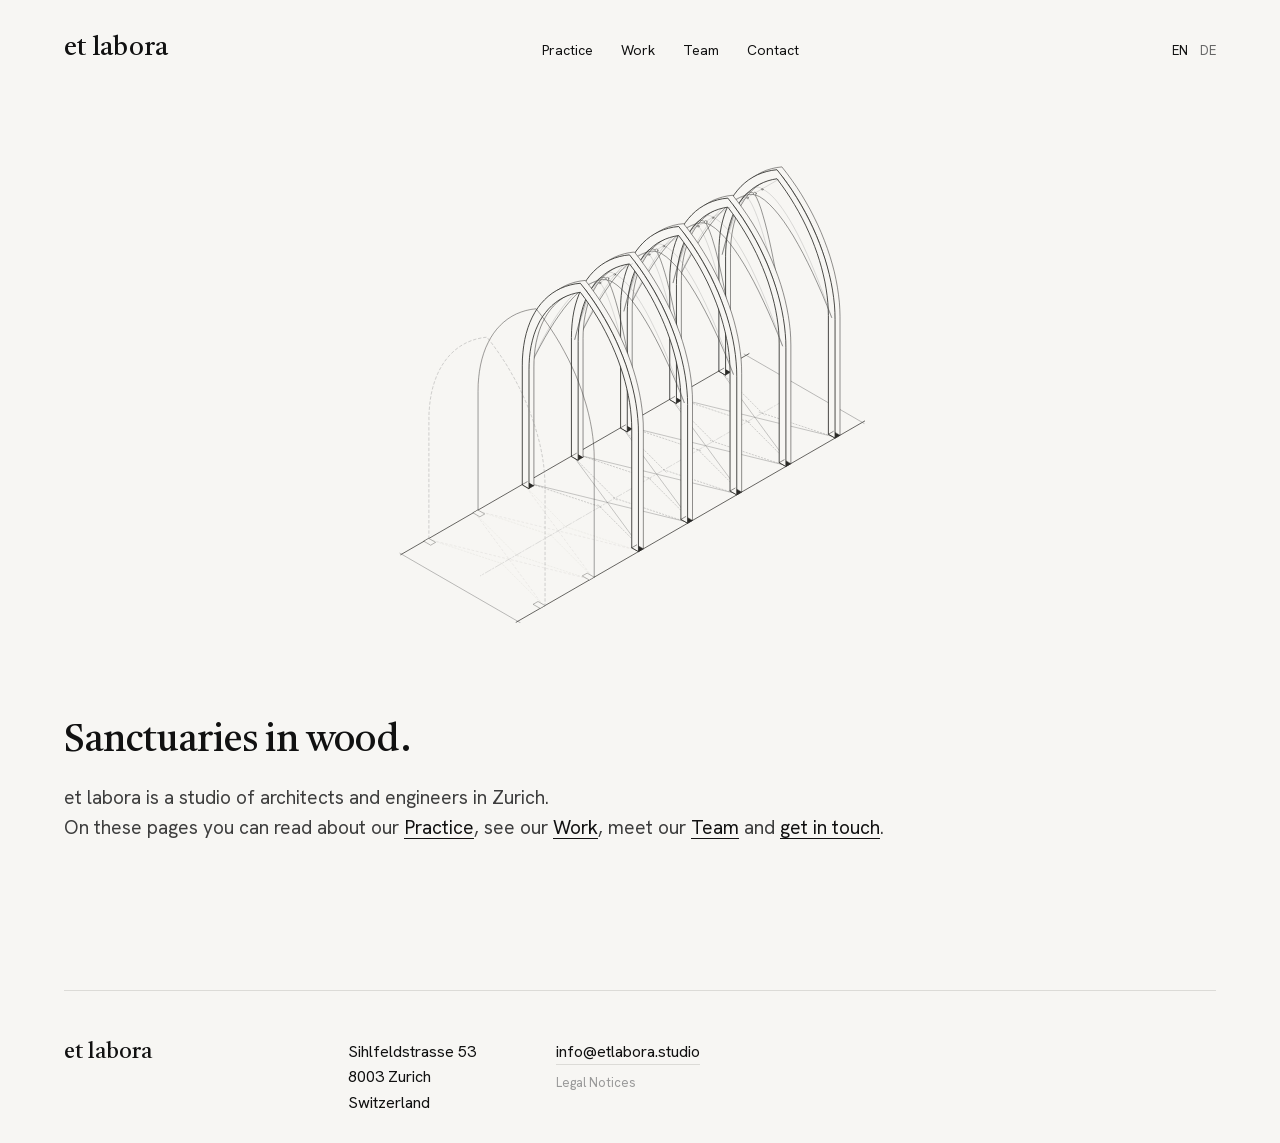
==== index.html @ e5313bb2 "Add et labora website" ====
<!doctype html>
<html lang="en">
<head>
<meta charset="utf-8">
<meta name="viewport" content="width=device-width, initial-scale=1">
<title>et labora</title>
<meta name="description" content="et labora is an architecture and technology firm in Zurich, building in timber.">
<link rel="stylesheet" href="fonts/fonts.css">
<style>
body{margin:0;background:#F7F6F3}
a{color:#111111;text-decoration:none}
a:hover{color:#666666}
a:focus-visible{outline:1px solid #111111;outline-offset:4px}
</style>
</head>
<body>
<div style="font-family: 'Hanken Grotesk', 'Helvetica Neue', Arial, sans-serif; color: #111111; background: #F7F6F3; font-size: 16px; line-height: 1.55; -webkit-font-smoothing: antialiased">
<div style="max-width: 1440px; margin: 0 auto; box-sizing: border-box; padding-inline: clamp(16px, 5vw, 72px); display: flex; flex-direction: column">

<div style="display: flex; flex-direction: column; height: 100vh; box-sizing: border-box">
<header style="display: flex; flex-wrap: wrap; align-items: baseline; justify-content: space-between; gap: 16px 40px; padding-block: 28px 0">
<a href="index.html" style="font-family: Castoro, 'Iowan Old Style', Georgia, serif; font-size: 26px; letter-spacing: 0.01em">et labora</a>
<nav aria-label="Main" style="display: flex; flex-wrap: wrap; gap: 8px 28px; font-size: 14px">
<a href="practice.html">Practice</a>
<a href="work.html">Work</a>
<a href="team.html">Team</a>
<a href="contact.html">Contact</a>
</nav>
<div style="display: flex; gap: 12px; font-size: 13px; color: #666666">
<a href="#top" aria-current="true" style="color: #111111">EN</a>
<a href="#top" style="color: #666666">DE</a>
</div>
</header>

<figure id="top" style="margin: 0; flex: 1 1 auto; display: flex; flex-direction: column; justify-content: center; padding-block: clamp(20px, 2.2vw, 32px)">
<div>
<svg viewBox="0 0 1200 800" style="display: block; width: 100%; height: auto; max-width: 100%; max-height: max(240px, calc(100vh - 384px))" role="img" aria-label="Axonometric of timber Gothic frames with a star vault: Star vault, with its plan" fill="none" stroke="#1A1A1A" stroke-linecap="round" font-family="'Hanken Grotesk', Arial, sans-serif"><defs><filter id="r0s402-f" x="-5%" y="-5%" width="110%" height="110%"><feTurbulence type="fractalNoise" baseFrequency="0.018" numOctaves="2" seed="402"></feTurbulence><feDisplacementMap in="SourceGraphic" scale="1.4" xChannelSelector="R" yChannelSelector="G"></feDisplacementMap></filter><pattern id="r0s402-h" width="6" height="6" patternUnits="userSpaceOnUse" patternTransform="rotate(62)"><line x1="0" y1="0" x2="0" y2="6" stroke="#9A9893" stroke-width="0.6"></line></pattern></defs>
<g filter="url(#r0s402-f)">
<line x1="769" y1="337.4" x2="229.1" y2="649.1" stroke="#2B2A27" stroke-width="1.1"></line>
<line x1="948.3" y1="441.9" x2="407.9" y2="753.9" stroke="#2B2A27" stroke-width="1.1"></line>
<line x1="761.4" y1="338.1" x2="947.3" y2="445.5" stroke="#555555" stroke-width="0.6"></line>
<line x1="227.8" y1="646.9" x2="414.3" y2="754.6" stroke="#555555" stroke-width="0.6"></line>
<line x1="724.4" y1="363.2" x2="829.8" y2="506.5" stroke="#555555" stroke-width="0.5"></line>
<line x1="901.9" y1="466.6" x2="654.9" y2="406" stroke="#555555" stroke-width="0.5"></line>
<line x1="725.1" y1="365" x2="792.7" y2="432.8" stroke="#555555" stroke-width="0.4" stroke-dasharray="2 3"></line>
<line x1="654.4" y1="405.5" x2="770.9" y2="444.2" stroke="#555555" stroke-width="0.4" stroke-dasharray="2 3"></line>
<line x1="900.5" y1="466.5" x2="784.6" y2="428" stroke="#555555" stroke-width="0.4" stroke-dasharray="2 3"></line>
<line x1="832.1" y1="508.4" x2="764.3" y2="440.4" stroke="#555555" stroke-width="0.4" stroke-dasharray="2 3"></line>
<line x1="650.3" y1="410" x2="754" y2="551" stroke="#555555" stroke-width="0.5"></line>
<line x1="823.3" y1="510" x2="579.9" y2="450.3" stroke="#555555" stroke-width="0.5"></line>
<line x1="647.4" y1="407.4" x2="714.4" y2="474.7" stroke="#555555" stroke-width="0.4" stroke-dasharray="2 3"></line>
<line x1="578.2" y1="449.5" x2="694" y2="488" stroke="#555555" stroke-width="0.4" stroke-dasharray="2 3"></line>
<line x1="823.3" y1="510.2" x2="709.1" y2="472.2" stroke="#555555" stroke-width="0.4" stroke-dasharray="2 3"></line>
<line x1="754.5" y1="551" x2="688.9" y2="485.3" stroke="#555555" stroke-width="0.4" stroke-dasharray="2 3"></line>
<line x1="572.6" y1="452" x2="678.8" y2="596.5" stroke="#555555" stroke-width="0.5"></line>
<line x1="749.6" y1="554.6" x2="503.5" y2="494.3" stroke="#555555" stroke-width="0.5"></line>
<line x1="572.4" y1="452.7" x2="640.7" y2="521.2" stroke="#555555" stroke-width="0.4" stroke-dasharray="2 3"></line>
<line x1="501.7" y1="493.4" x2="616.3" y2="531.5" stroke="#555555" stroke-width="0.4" stroke-dasharray="2 3"></line>
<line x1="747.9" y1="554.4" x2="635.2" y2="517" stroke="#555555" stroke-width="0.4" stroke-dasharray="2 3"></line>
<line x1="677.1" y1="593.9" x2="613" y2="529.6" stroke="#555555" stroke-width="0.4" stroke-dasharray="2 3"></line>
<line x1="496.1" y1="495.6" x2="601.7" y2="639.4" stroke="#555555" stroke-width="0.5"></line>
<line x1="671.2" y1="598" x2="425.3" y2="537.8" stroke="#555555" stroke-width="0.5"></line>
<line x1="495.2" y1="495.7" x2="564.9" y2="565.6" stroke="#555555" stroke-width="0.4" stroke-dasharray="2 3"></line>
<line x1="428.5" y1="538.4" x2="539.4" y2="575.3" stroke="#555555" stroke-width="0.4" stroke-dasharray="2 3"></line>
<line x1="669.9" y1="597.8" x2="558" y2="560.6" stroke="#555555" stroke-width="0.4" stroke-dasharray="2 3"></line>
<line x1="603.5" y1="640.5" x2="534.3" y2="571.1" stroke="#555555" stroke-width="0.4" stroke-dasharray="2 3"></line>
<line x1="420.2" y1="540" x2="526.9" y2="685.2" stroke="#CFCEC9" stroke-width="0.5" stroke-dasharray="3 4"></line>
<line x1="596.3" y1="642.4" x2="352.4" y2="582.6" stroke="#CFCEC9" stroke-width="0.5" stroke-dasharray="3 4"></line>
<line x1="421.8" y1="542.5" x2="485.8" y2="606.8" stroke="#CFCEC9" stroke-width="0.4" stroke-dasharray="2 3"></line>
<line x1="352.5" y1="582.5" x2="465.8" y2="620.1" stroke="#CFCEC9" stroke-width="0.4" stroke-dasharray="2 3"></line>
<line x1="596" y1="642.6" x2="481" y2="604.4" stroke="#CFCEC9" stroke-width="0.4" stroke-dasharray="2 3"></line>
<line x1="526.1" y1="683.3" x2="458.6" y2="615.6" stroke="#CFCEC9" stroke-width="0.4" stroke-dasharray="2 3"></line>
<line x1="344.1" y1="584.2" x2="450.3" y2="728.6" stroke="#CFCEC9" stroke-width="0.5" stroke-dasharray="3 4"></line>
<line x1="519" y1="686.1" x2="274.3" y2="626.1" stroke="#CFCEC9" stroke-width="0.5" stroke-dasharray="3 4"></line>
<line x1="345.8" y1="586.7" x2="412.5" y2="653.6" stroke="#CFCEC9" stroke-width="0.4" stroke-dasharray="2 3"></line>
<line x1="275" y1="626" x2="387.4" y2="663.4" stroke="#CFCEC9" stroke-width="0.4" stroke-dasharray="2 3"></line>
<line x1="520.7" y1="686.9" x2="406.8" y2="649" stroke="#CFCEC9" stroke-width="0.4" stroke-dasharray="2 3"></line>
<line x1="449.2" y1="726.6" x2="384.2" y2="661.4" stroke="#CFCEC9" stroke-width="0.4" stroke-dasharray="2 3"></line>
<line x1="821" y1="411.4" x2="352.5" y2="681.9" stroke="#8C8C8C" stroke-width="0.4" stroke-dasharray="10 3 2 3"></line>
<polygon points="729.9,360 740.3,366 732.7,370.4 722.3,364.4" fill="#2B2A27" stroke="#2B2A27" stroke-width="0.5"></polygon>
<polygon points="899.7,458 910.1,464 902.4,468.4 892.1,462.4" fill="#2B2A27" stroke="#2B2A27" stroke-width="0.5"></polygon>
<polygon points="653.7,404 664.1,410 656.5,414.4 646.1,408.4" fill="#2B2A27" stroke="#2B2A27" stroke-width="0.5"></polygon>
<polygon points="823.5,502 833.9,508 826.2,512.4 815.8,506.4" fill="#2B2A27" stroke="#2B2A27" stroke-width="0.5"></polygon>
<polygon points="577.5,448 587.9,454 580.3,458.4 569.9,452.4" fill="#2B2A27" stroke="#2B2A27" stroke-width="0.5"></polygon>
<polygon points="747.3,546 757.6,552 750,556.4 739.6,550.4" fill="#2B2A27" stroke="#2B2A27" stroke-width="0.5"></polygon>
<polygon points="501.3,492 511.7,498 504.1,502.4 493.7,496.4" fill="#2B2A27" stroke="#2B2A27" stroke-width="0.5"></polygon>
<polygon points="671,590 681.4,596 673.8,600.4 663.4,594.4" fill="#2B2A27" stroke="#2B2A27" stroke-width="0.5"></polygon>
<polygon points="425.1,536 435.5,542 427.9,546.4 417.5,540.4" fill="#2B2A27" stroke="#2B2A27" stroke-width="0.5"></polygon>
<polygon points="594.8,634 605.2,640 597.6,644.4 587.2,638.4" fill="#2B2A27" stroke="#2B2A27" stroke-width="0.5"></polygon>
<polygon points="348.9,580 359.3,586 351.7,590.4 341.3,584.4" fill="#F7F6F3" stroke="#2B2A27" stroke-width="0.5"></polygon>
<polygon points="518.6,678 529,684 521.4,688.4 511,682.4" fill="#F7F6F3" stroke="#2B2A27" stroke-width="0.5"></polygon>
<polygon points="272.7,624 283.1,630 275.4,634.4 265.1,628.4" fill="#F7F6F3" stroke="#2B2A27" stroke-width="0.5"></polygon>
<polygon points="442.4,722 452.8,728 445.2,732.4 434.8,726.4" fill="#F7F6F3" stroke="#2B2A27" stroke-width="0.5"></polygon>
<polygon points="729.9,360 729.9,176 730.2,165.3 730.9,154.8 732.2,144.7 733.9,135 736.1,125.7 738.7,116.8 741.9,108.4 745.5,100.4 749.6,92.9 754.1,85.9 759,79.5 764.3,73.6 770.1,68.3 776.2,63.5 782.7,59.4 789.5,55.8 796.7,52.9 804.2,50.6 812,48.9 820,47.9 828,58.2 835.8,68.9 843.3,79.8 850.5,91 857.3,102.5 863.8,114.1 869.9,125.9 875.7,137.9 881,149.9 885.9,162.1 890.4,174.2 894.5,186.4 898.1,198.6 901.3,210.6 903.9,222.6 906.1,234.5 907.8,246.2 909.1,257.7 909.8,269 910.1,280 910.1,464 899.7,458 899.7,274 899.5,264 898.8,253.7 897.7,243.3 896.2,232.6 894.3,221.8 891.9,211 889.1,200 886,188.9 882.4,177.9 878.4,166.8 874.1,155.7 869.4,144.7 864.3,133.8 858.9,123 853.1,112.3 847.1,101.8 840.7,91.5 834.1,81.3 827.2,71.5 820,61.9 812.8,63.2 805.9,65.1 799.3,67.5 792.9,70.5 786.9,74 781.1,78.1 775.7,82.7 770.6,87.7 765.9,93.3 761.6,99.3 757.6,105.8 754,112.8 750.9,120.1 748.1,127.9 745.7,136.1 743.8,144.6 742.3,153.5 741.2,162.7 740.5,172.2 740.3,182 740.3,366" fill="#F7F6F3" stroke="#2B2A27" stroke-width="0.8"></polygon>
<polygon points="722.3,364.4 722.3,180.4 722.6,169.7 723.3,159.2 724.5,149.1 726.2,139.4 728.5,130.1 731.1,121.2 734.3,112.8 737.9,104.8 741.9,97.3 746.4,90.3 751.4,83.9 756.7,78 762.5,72.7 768.6,67.9 775.1,63.8 781.9,60.2 789.1,57.3 796.6,55 804.3,53.3 812.4,52.3 820.4,62.6 828.2,73.3 835.7,84.2 842.8,95.4 849.7,106.9 856.2,118.5 862.3,130.3 868,142.3 873.4,154.3 878.3,166.5 882.8,178.6 886.9,190.8 890.5,203 893.6,215 896.3,227 898.5,238.9 900.2,250.6 901.5,262.1 902.2,273.4 902.4,284.4 902.4,468.4 892.1,462.4 892.1,278.4 891.8,268.4 891.2,258.1 890.1,247.7 888.6,237 886.7,226.2 884.3,215.4 881.5,204.4 878.3,193.3 874.8,182.3 870.8,171.2 866.5,160.1 861.7,149.1 856.7,138.2 851.3,127.4 845.5,116.7 839.4,106.2 833.1,95.9 826.4,85.7 819.5,75.9 812.4,66.3 805.2,67.6 798.3,69.5 791.7,71.9 785.3,74.9 779.2,78.4 773.5,82.5 768.1,87.1 763,92.1 758.3,97.7 754,103.7 750,110.2 746.4,117.2 743.2,124.5 740.5,132.3 738.1,140.5 736.2,149 734.7,157.9 733.6,167.1 732.9,176.6 732.7,186.4 732.7,370.4" fill="#F7F6F3" stroke="#2B2A27" stroke-width="1.3"></polygon>
<line x1="729.9" y1="360" x2="722.3" y2="364.4" stroke="#2B2A27" stroke-width="0.8"></line>
<line x1="910.1" y1="464" x2="902.4" y2="468.4" stroke="#2B2A27" stroke-width="0.8"></line>
<line x1="740.3" y1="366" x2="732.7" y2="370.4" stroke="#2B2A27" stroke-width="0.8"></line>
<line x1="899.7" y1="458" x2="892.1" y2="462.4" stroke="#2B2A27" stroke-width="0.8"></line>
<polyline points="897.2,281.4 889.8,262.8 882.4,245 874.9,227.9 867.5,211.7 860,196.3 852.6,181.7 845.1,168 837.7,155.1 830.2,143.2 822.8,132.3 815.3,122.3 807.9,113.5 800.4,105.7 793,99.2 785.5,94.1 778.1,90.9 770.6,90.5 763.2,91.9 755.7,94.8 748.3,98.9 740.8,104.1 733.4,110.4 725.9,117.7 718.5,125.9 711.1,135.1 703.6,145.2 696.2,156.1 688.7,167.9 681.3,180.5 673.8,193.9 666.4,208.1 658.9,223" stroke="#3A3A38" stroke-width="0.8"></polyline>
<polyline points="727.5,183.4 730.6,172.9 733.7,162.8 736.8,153.3 739.9,144.3 743,135.8 746.1,127.8 749.2,120.4 752.3,113.5 755.4,107.2 758.5,101.4 761.6,96.3 764.7,91.8 767.8,87.9 770.9,84.7 774,82.2 777.1,80.4 780.2,79.4 783.3,79.3 786.4,80.2 789.5,82.3" stroke="#8C8C8C" stroke-width="0.45"></polyline>
<polyline points="658.9,223 664.3,211.2 669.7,199.8 675.1,188.9 680.5,178.6 685.9,168.8 691.2,159.5 696.6,150.7 702,142.5 707.4,134.9 712.8,127.8 718.2,121.4 723.6,115.5 728.9,110.4 734.3,105.8 739.7,102 745.1,98.9 750.5,96.6 755.9,95.1 761.3,94.7 766.7,95.5" stroke="#8C8C8C" stroke-width="0.45"></polyline>
<polyline points="727.5,183.4 730.7,170.9 733.8,159.2 737,148.3 740.2,138.2 743.3,128.9 746.5,120.4 749.6,112.8 752.8,106.1 756,100.3 759.1,95.5 762.3,91.7 765.4,89 768.6,87.3 771.8,87 774.9,88 778.1,90.9 781.2,96.6 784.4,104.2 787.6,113.1 790.7,123.4 793.9,134.7 797.1,147.1 800.2,160.5 803.4,174.9 806.5,190.2 809.7,206.4 812.9,223.5 816,241.4 819.2,260.1 822.3,279.6 825.5,299.9 828.7,321" stroke="#3A3A38" stroke-width="0.8"></polyline>
<polyline points="897.2,281.4 891.9,266 886.5,251 881.1,236.6 875.7,222.7 870.3,209.3 864.9,196.4 859.5,184.1 854.2,172.3 848.8,161.1 843.4,150.4 838,140.4 832.6,131 827.2,122.2 821.8,114.1 816.4,106.7 811.1,100 805.7,94.1 800.3,89.1 794.9,85.1 789.5,82.3" stroke="#8C8C8C" stroke-width="0.45"></polyline>
<polyline points="828.7,321 825.6,304.3 822.5,288 819.4,272.2 816.3,257 813.2,242.3 810.1,228.1 807,214.4 803.9,201.3 800.8,188.8 797.7,176.8 794.6,165.5 791.5,154.7 788.4,144.7 785.3,135.2 782.2,126.5 779.1,118.5 776,111.3 772.9,104.9 769.8,99.6 766.7,95.5" stroke="#8C8C8C" stroke-width="0.45"></polyline>
<line x1="815" y1="67.2" x2="740.9" y2="110" stroke="#8C8C8C" stroke-width="0.45"></line>
<circle cx="789.5" cy="82.7" r="1.3" fill="#F7F6F3" stroke="#3A3A38" stroke-width="0.7"></circle>
<circle cx="766.7" cy="95.9" r="1.3" fill="#F7F6F3" stroke="#3A3A38" stroke-width="0.7"></circle>
<circle cx="778.1" cy="89.3" r="2.2" fill="#F7F6F3" stroke="#3A3A38" stroke-width="0.7"></circle>
<polygon points="653.7,404 653.7,220 654,209.3 654.7,198.8 655.9,188.7 657.7,179 659.9,169.7 662.5,160.8 665.7,152.4 669.3,144.4 673.4,136.9 677.9,129.9 682.8,123.5 688.1,117.6 693.9,112.3 700,107.5 706.5,103.4 713.3,99.8 720.5,96.9 728,94.6 735.7,92.9 743.8,91.9 751.8,102.2 759.6,112.9 767.1,123.8 774.3,135 781.1,146.5 787.6,158.1 793.7,169.9 799.5,181.9 804.8,193.9 809.7,206.1 814.2,218.2 818.3,230.4 821.9,242.6 825,254.6 827.7,266.6 829.9,278.5 831.6,290.2 832.9,301.7 833.6,313 833.9,324 833.9,508 823.5,502 823.5,318 823.2,308 822.6,297.7 821.5,287.3 820,276.6 818.1,265.8 815.7,255 812.9,244 809.8,232.9 806.2,221.9 802.2,210.8 797.9,199.7 793.2,188.7 788.1,177.8 782.7,167 776.9,156.3 770.9,145.8 764.5,135.5 757.9,125.3 750.9,115.5 743.8,105.9 736.6,107.2 729.7,109.1 723.1,111.5 716.7,114.5 710.7,118 704.9,122.1 699.5,126.7 694.4,131.7 689.7,137.3 685.4,143.3 681.4,149.8 677.8,156.8 674.6,164.1 671.9,171.9 669.5,180.1 667.6,188.6 666.1,197.5 665,206.7 664.3,216.2 664.1,226 664.1,410" fill="#F7F6F3" stroke="#2B2A27" stroke-width="0.8"></polygon>
<polygon points="646.1,408.4 646.1,224.4 646.3,213.7 647.1,203.2 648.3,193.1 650,183.4 652.2,174.1 654.9,165.2 658.1,156.8 661.7,148.8 665.7,141.3 670.2,134.3 675.2,127.9 680.5,122 686.2,116.7 692.4,111.9 698.9,107.8 705.7,104.2 712.9,101.3 720.4,99 728.1,97.3 736.2,96.3 744.2,106.6 752,117.3 759.5,128.2 766.6,139.4 773.5,150.9 780,162.5 786.1,174.3 791.8,186.3 797.2,198.3 802.1,210.5 806.6,222.6 810.7,234.8 814.3,247 817.4,259 820.1,271 822.3,282.9 824,294.6 825.2,306.1 826,317.4 826.2,328.4 826.2,512.4 815.8,506.4 815.8,322.4 815.6,312.4 815,302.1 813.9,291.7 812.4,281 810.4,270.2 808.1,259.4 805.3,248.4 802.1,237.3 798.6,226.3 794.6,215.2 790.2,204.1 785.5,193.1 780.5,182.2 775,171.4 769.3,160.7 763.2,150.2 756.9,139.9 750.2,129.7 743.3,119.9 736.2,110.3 729,111.6 722.1,113.5 715.5,115.9 709.1,118.9 703,122.4 697.3,126.5 691.9,131.1 686.8,136.1 682.1,141.7 677.7,147.7 673.8,154.2 670.2,161.2 667,168.5 664.2,176.3 661.9,184.5 660,193 658.4,201.9 657.4,211.1 656.7,220.6 656.5,230.4 656.5,414.4" fill="#F7F6F3" stroke="#2B2A27" stroke-width="1.3"></polygon>
<line x1="653.7" y1="404" x2="646.1" y2="408.4" stroke="#2B2A27" stroke-width="0.8"></line>
<line x1="833.9" y1="508" x2="826.2" y2="512.4" stroke="#2B2A27" stroke-width="0.8"></line>
<line x1="664.1" y1="410" x2="656.5" y2="414.4" stroke="#2B2A27" stroke-width="0.8"></line>
<line x1="823.5" y1="502" x2="815.8" y2="506.4" stroke="#2B2A27" stroke-width="0.8"></line>
<polyline points="821,325.4 813.6,306.8 806.1,289 798.7,271.9 791.2,255.7 783.8,240.3 776.4,225.7 768.9,212 761.5,199.1 754,187.2 746.6,176.3 739.1,166.3 731.7,157.5 724.2,149.7 716.8,143.2 709.3,138.1 701.9,134.9 694.4,134.5 687,135.9 679.5,138.8 672.1,142.9 664.6,148.1 657.2,154.4 649.7,161.7 642.3,169.9 634.8,179.1 627.4,189.2 619.9,200.1 612.5,211.9 605.1,224.5 597.6,237.9 590.2,252.1 582.7,267" stroke="#3A3A38" stroke-width="0.8"></polyline>
<polyline points="651.3,227.4 654.4,216.9 657.5,206.8 660.6,197.3 663.7,188.3 666.8,179.8 669.9,171.8 673,164.4 676.1,157.5 679.2,151.2 682.3,145.4 685.4,140.3 688.5,135.8 691.6,131.9 694.7,128.7 697.8,126.2 700.9,124.4 704,123.4 707.1,123.3 710.2,124.2 713.3,126.3" stroke="#8C8C8C" stroke-width="0.45"></polyline>
<polyline points="582.7,267 588.1,255.2 593.5,243.8 598.9,232.9 604.3,222.6 609.6,212.8 615,203.5 620.4,194.7 625.8,186.5 631.2,178.9 636.6,171.8 642,165.4 647.3,159.5 652.7,154.4 658.1,149.8 663.5,146 668.9,142.9 674.3,140.6 679.7,139.1 685.1,138.7 690.4,139.5" stroke="#8C8C8C" stroke-width="0.45"></polyline>
<polyline points="651.3,227.4 654.5,214.9 657.6,203.2 660.8,192.3 663.9,182.2 667.1,172.9 670.3,164.4 673.4,156.8 676.6,150.1 679.7,144.3 682.9,139.5 686.1,135.7 689.2,133 692.4,131.3 695.6,131 698.7,132 701.9,134.9 705,140.6 708.2,148.2 711.4,157.1 714.5,167.4 717.7,178.7 720.8,191.1 724,204.5 727.2,218.9 730.3,234.2 733.5,250.4 736.6,267.5 739.8,285.4 743,304.1 746.1,323.6 749.3,343.9 752.5,365" stroke="#3A3A38" stroke-width="0.8"></polyline>
<polyline points="821,325.4 815.7,310 810.3,295 804.9,280.6 799.5,266.7 794.1,253.3 788.7,240.4 783.3,228.1 777.9,216.3 772.6,205.1 767.2,194.4 761.8,184.4 756.4,175 751,166.2 745.6,158.1 740.2,150.7 734.9,144 729.5,138.1 724.1,133.1 718.7,129.1 713.3,126.3" stroke="#8C8C8C" stroke-width="0.45"></polyline>
<polyline points="752.5,365 749.3,348.3 746.2,332 743.1,316.2 740,301 736.9,286.3 733.8,272.1 730.7,258.4 727.6,245.3 724.5,232.8 721.4,220.8 718.3,209.5 715.2,198.7 712.1,188.7 709,179.2 705.9,170.5 702.8,162.5 699.7,155.3 696.6,148.9 693.5,143.6 690.4,139.5" stroke="#8C8C8C" stroke-width="0.45"></polyline>
<line x1="739.9" y1="110.5" x2="663.1" y2="154.9" stroke="#8C8C8C" stroke-width="0.45"></line>
<circle cx="713.3" cy="126.7" r="1.3" fill="#F7F6F3" stroke="#3A3A38" stroke-width="0.7"></circle>
<circle cx="690.4" cy="139.9" r="1.3" fill="#F7F6F3" stroke="#3A3A38" stroke-width="0.7"></circle>
<circle cx="701.9" cy="133.3" r="2.2" fill="#F7F6F3" stroke="#3A3A38" stroke-width="0.7"></circle>
<polygon points="577.5,448 577.5,264 577.8,253.3 578.5,242.8 579.7,232.7 581.4,223 583.7,213.7 586.3,204.8 589.5,196.4 593.1,188.4 597.1,180.9 601.6,173.9 606.6,167.5 611.9,161.6 617.7,156.3 623.8,151.5 630.3,147.4 637.1,143.8 644.3,140.9 651.8,138.6 659.5,136.9 667.6,135.9 675.6,146.2 683.4,156.9 690.9,167.8 698,179 704.9,190.5 711.4,202.1 717.5,213.9 723.2,225.9 728.6,237.9 733.5,250.1 738,262.2 742.1,274.4 745.7,286.6 748.8,298.6 751.5,310.6 753.7,322.5 755.4,334.2 756.7,345.7 757.4,357 757.6,368 757.6,552 747.3,546 747.3,362 747,352 746.4,341.7 745.3,331.3 743.8,320.6 741.9,309.8 739.5,299 736.7,288 733.5,276.9 730,265.9 726,254.8 721.7,243.7 716.9,232.7 711.9,221.8 706.5,211 700.7,200.3 694.6,189.8 688.3,179.5 681.6,169.3 674.7,159.5 667.6,149.9 660.4,151.2 653.5,153.1 646.9,155.5 640.5,158.5 634.4,162 628.7,166.1 623.3,170.7 618.2,175.7 613.5,181.3 609.2,187.3 605.2,193.8 601.6,200.8 598.4,208.1 595.7,215.9 593.3,224.1 591.4,232.6 589.9,241.5 588.8,250.7 588.1,260.2 587.9,270 587.9,454" fill="#F7F6F3" stroke="#2B2A27" stroke-width="0.8"></polygon>
<polygon points="569.9,452.4 569.9,268.4 570.1,257.7 570.9,247.2 572.1,237.1 573.8,227.4 576,218.1 578.7,209.2 581.9,200.8 585.5,192.8 589.5,185.3 594,178.3 599,171.9 604.3,166 610,160.7 616.2,155.9 622.7,151.8 629.5,148.2 636.7,145.3 644.1,143 651.9,141.3 660,140.3 668,150.6 675.8,161.3 683.3,172.2 690.4,183.4 697.3,194.9 703.8,206.5 709.9,218.3 715.6,230.3 721,242.3 725.9,254.5 730.4,266.6 734.5,278.8 738.1,291 741.2,303 743.9,315 746.1,326.9 747.8,338.6 749,350.1 749.8,361.4 750,372.4 750,556.4 739.6,550.4 739.6,366.4 739.4,356.4 738.8,346.1 737.7,335.7 736.2,325 734.2,314.2 731.9,303.4 729.1,292.4 725.9,281.3 722.4,270.3 718.4,259.2 714,248.1 709.3,237.1 704.3,226.2 698.8,215.4 693.1,204.7 687,194.2 680.7,183.9 674,173.7 667.1,163.9 660,154.3 652.8,155.6 645.9,157.5 639.2,159.9 632.9,162.9 626.8,166.4 621.1,170.5 615.7,175.1 610.6,180.1 605.9,185.7 601.5,191.7 597.6,198.2 594,205.2 590.8,212.5 588,220.3 585.7,228.5 583.7,237 582.2,245.9 581.2,255.1 580.5,264.6 580.3,274.4 580.3,458.4" fill="#F7F6F3" stroke="#2B2A27" stroke-width="1.3"></polygon>
<line x1="577.5" y1="448" x2="569.9" y2="452.4" stroke="#2B2A27" stroke-width="0.8"></line>
<line x1="757.6" y1="552" x2="750" y2="556.4" stroke="#2B2A27" stroke-width="0.8"></line>
<line x1="587.9" y1="454" x2="580.3" y2="458.4" stroke="#2B2A27" stroke-width="0.8"></line>
<line x1="747.3" y1="546" x2="739.6" y2="550.4" stroke="#2B2A27" stroke-width="0.8"></line>
<polyline points="744.8,369.4 737.4,350.8 729.9,333 722.5,315.9 715,299.7 707.6,284.3 700.1,269.7 692.7,256 685.2,243.1 677.8,231.2 670.4,220.3 662.9,210.3 655.5,201.5 648,193.7 640.6,187.2 633.1,182.1 625.7,178.9 618.2,178.5 610.8,179.9 603.3,182.8 595.9,186.9 588.4,192.1 581,198.4 573.5,205.7 566.1,213.9 558.6,223.1 551.2,233.2 543.7,244.1 536.3,255.9 528.8,268.5 521.4,281.9 513.9,296.1 506.5,311" stroke="#3A3A38" stroke-width="0.8"></polyline>
<polyline points="575.1,271.4 578.2,260.9 581.3,250.8 584.4,241.3 587.5,232.3 590.6,223.8 593.7,215.8 596.8,208.4 599.9,201.5 603,195.2 606.1,189.4 609.2,184.3 612.3,179.8 615.4,175.9 618.5,172.7 621.6,170.2 624.7,168.4 627.8,167.4 630.9,167.3 634,168.2 637.1,170.3" stroke="#8C8C8C" stroke-width="0.45"></polyline>
<polyline points="506.5,311 511.9,299.2 517.3,287.8 522.7,276.9 528,266.6 533.4,256.8 538.8,247.5 544.2,238.7 549.6,230.5 555,222.9 560.4,215.8 565.8,209.4 571.1,203.5 576.5,198.4 581.9,193.8 587.3,190 592.7,186.9 598.1,184.6 603.5,183.1 608.8,182.7 614.2,183.5" stroke="#8C8C8C" stroke-width="0.45"></polyline>
<polyline points="575.1,271.4 578.2,258.9 581.4,247.2 584.6,236.3 587.7,226.2 590.9,216.9 594.1,208.4 597.2,200.8 600.4,194.1 603.5,188.3 606.7,183.5 609.9,179.7 613,177 616.2,175.3 619.3,175 622.5,176 625.7,178.9 628.8,184.6 632,192.2 635.1,201.1 638.3,211.4 641.5,222.7 644.6,235.1 647.8,248.5 651,262.9 654.1,278.2 657.3,294.4 660.4,311.5 663.6,329.4 666.8,348.1 669.9,367.6 673.1,387.9 676.2,409" stroke="#3A3A38" stroke-width="0.8"></polyline>
<polyline points="744.8,369.4 739.4,354 734.1,339 728.7,324.6 723.3,310.7 717.9,297.3 712.5,284.4 707.1,272.1 701.7,260.3 696.3,249.1 691,238.4 685.6,228.4 680.2,219 674.8,210.2 669.4,202.1 664,194.7 658.6,188 653.3,182.1 647.9,177.1 642.5,173.1 637.1,170.3" stroke="#8C8C8C" stroke-width="0.45"></polyline>
<polyline points="676.2,409 673.1,392.3 670,376 666.9,360.2 663.8,345 660.7,330.3 657.6,316.1 654.5,302.4 651.4,289.3 648.3,276.8 645.2,264.8 642.1,253.5 639,242.7 635.9,232.7 632.8,223.2 629.7,214.5 626.6,206.5 623.5,199.3 620.4,192.9 617.3,187.6 614.2,183.5" stroke="#8C8C8C" stroke-width="0.45"></polyline>
<line x1="662.2" y1="155.4" x2="589.9" y2="197.2" stroke="#8C8C8C" stroke-width="0.45"></line>
<circle cx="637.1" cy="170.7" r="1.3" fill="#F7F6F3" stroke="#3A3A38" stroke-width="0.7"></circle>
<circle cx="614.2" cy="183.9" r="1.3" fill="#F7F6F3" stroke="#3A3A38" stroke-width="0.7"></circle>
<circle cx="625.7" cy="177.3" r="2.2" fill="#F7F6F3" stroke="#3A3A38" stroke-width="0.7"></circle>
<polygon points="501.3,492 501.3,308 501.5,297.3 502.3,286.8 503.5,276.7 505.2,267 507.4,257.7 510.1,248.8 513.3,240.4 516.9,232.4 520.9,224.9 525.4,217.9 530.4,211.5 535.7,205.6 541.4,200.3 547.6,195.5 554.1,191.4 560.9,187.8 568.1,184.9 575.6,182.6 583.3,180.9 591.4,179.9 599.4,190.2 607.2,200.9 614.7,211.8 621.8,223 628.7,234.5 635.2,246.1 641.3,257.9 647,269.9 652.4,281.9 657.3,294.1 661.8,306.2 665.9,318.4 669.5,330.6 672.6,342.6 675.3,354.6 677.5,366.5 679.2,378.2 680.4,389.7 681.2,401 681.4,412 681.4,596 671,590 671,406 670.8,396 670.2,385.7 669.1,375.3 667.6,364.6 665.6,353.8 663.3,343 660.5,332 657.3,320.9 653.8,309.9 649.8,298.8 645.4,287.7 640.7,276.7 635.7,265.8 630.2,255 624.5,244.3 618.4,233.8 612.1,223.5 605.4,213.3 598.5,203.5 591.4,193.9 584.2,195.2 577.3,197.1 570.7,199.5 564.3,202.5 558.2,206 552.5,210.1 547.1,214.7 542,219.7 537.3,225.3 532.9,231.3 529,237.8 525.4,244.8 522.2,252.1 519.4,259.9 517.1,268.1 515.2,276.6 513.6,285.5 512.6,294.7 511.9,304.2 511.7,314 511.7,498" fill="#F7F6F3" stroke="#2B2A27" stroke-width="0.8"></polygon>
<polygon points="493.7,496.4 493.7,312.4 493.9,301.7 494.7,291.2 495.9,281.1 497.6,271.4 499.8,262.1 502.5,253.2 505.6,244.8 509.3,236.8 513.3,229.3 517.8,222.3 522.7,215.9 528.1,210 533.8,204.7 539.9,199.9 546.4,195.8 553.3,192.2 560.5,189.3 567.9,187 575.7,185.3 583.7,184.3 591.8,194.6 599.6,205.3 607,216.2 614.2,227.4 621.1,238.9 627.5,250.5 633.7,262.3 639.4,274.3 644.8,286.3 649.7,298.5 654.2,310.6 658.2,322.8 661.9,335 665,347 667.7,359 669.9,370.9 671.6,382.6 672.8,394.1 673.6,405.4 673.8,416.4 673.8,600.4 663.4,594.4 663.4,410.4 663.2,400.4 662.6,390.1 661.5,379.7 660,369 658,358.2 655.7,347.4 652.9,336.4 649.7,325.3 646.1,314.3 642.2,303.2 637.8,292.1 633.1,281.1 628,270.2 622.6,259.4 616.9,248.7 610.8,238.2 604.5,227.9 597.8,217.7 590.9,207.9 583.7,198.3 576.6,199.6 569.7,201.5 563,203.9 556.7,206.9 550.6,210.4 544.9,214.5 539.5,219.1 534.4,224.1 529.7,229.7 525.3,235.7 521.4,242.2 517.8,249.2 514.6,256.5 511.8,264.3 509.5,272.5 507.5,281 506,289.9 504.9,299.1 504.3,308.6 504.1,318.4 504.1,502.4" fill="#F7F6F3" stroke="#2B2A27" stroke-width="1.3"></polygon>
<line x1="501.3" y1="492" x2="493.7" y2="496.4" stroke="#2B2A27" stroke-width="0.8"></line>
<line x1="681.4" y1="596" x2="673.8" y2="600.4" stroke="#2B2A27" stroke-width="0.8"></line>
<line x1="511.7" y1="498" x2="504.1" y2="502.4" stroke="#2B2A27" stroke-width="0.8"></line>
<line x1="671" y1="590" x2="663.4" y2="594.4" stroke="#2B2A27" stroke-width="0.8"></line>
<polyline points="668.6,413.4 661.2,394.8 653.7,377 646.3,359.9 638.8,343.7 631.4,328.3 623.9,313.7 616.5,300 609,287.1 601.6,275.2 594.1,264.3 586.7,254.3 579.2,245.5 571.8,237.7 564.3,231.2 556.9,226.1 549.5,222.9 542,222.5 534.6,223.9 527.1,226.8 519.7,230.9 512.2,236.1 504.8,242.4 497.3,249.7 489.9,257.9 482.4,267.1 475,277.2 467.5,288.1 460.1,299.9 452.6,312.5 445.2,325.9 437.7,340.1 430.3,355" stroke="#3A3A38" stroke-width="0.8"></polyline>
<polyline points="498.9,315.4 502,304.9 505.1,294.8 508.2,285.3 511.3,276.3 514.4,267.8 517.5,259.8 520.6,252.4 523.7,245.5 526.8,239.2 529.9,233.4 533,228.3 536.1,223.8 539.2,219.9 542.3,216.7 545.4,214.2 548.5,212.4 551.6,211.4 554.7,211.3 557.8,212.2 560.9,214.3" stroke="#8C8C8C" stroke-width="0.45"></polyline>
<polyline points="430.3,355 435.7,343.2 441.1,331.8 446.4,320.9 451.8,310.6 457.2,300.8 462.6,291.5 468,282.7 473.4,274.5 478.8,266.9 484.2,259.8 489.5,253.4 494.9,247.5 500.3,242.4 505.7,237.8 511.1,234 516.5,230.9 521.9,228.6 527.2,227.1 532.6,226.7 538,227.5" stroke="#8C8C8C" stroke-width="0.45"></polyline>
<polyline points="498.9,315.4 502,302.9 505.2,291.2 508.4,280.3 511.5,270.2 514.7,260.9 517.8,252.4 521,244.8 524.2,238.1 527.3,232.3 530.5,227.5 533.6,223.7 536.8,221 540,219.3 543.1,219 546.3,220 549.5,222.9 552.6,228.6 555.8,236.2 558.9,245.1 562.1,255.4 565.3,266.7 568.4,279.1 571.6,292.5 574.7,306.9 577.9,322.2 581.1,338.4 584.2,355.5 587.4,373.4 590.5,392.1 593.7,411.6 596.9,431.9 600,453" stroke="#3A3A38" stroke-width="0.8"></polyline>
<polyline points="668.6,413.4 663.2,398 657.8,383 652.5,368.6 647.1,354.7 641.7,341.3 636.3,328.4 630.9,316.1 625.5,304.3 620.1,293.1 614.8,282.4 609.4,272.4 604,263 598.6,254.2 593.2,246.1 587.8,238.7 582.4,232 577,226.1 571.7,221.1 566.3,217.1 560.9,214.3" stroke="#8C8C8C" stroke-width="0.45"></polyline>
<polyline points="600,453 596.9,436.3 593.8,420 590.7,404.2 587.6,389 584.5,374.3 581.4,360.1 578.3,346.4 575.2,333.3 572.1,320.8 569,308.8 565.9,297.5 562.8,286.7 559.7,276.7 556.6,267.2 553.5,258.5 550.4,250.5 547.3,243.3 544.2,236.9 541.1,231.6 538,227.5" stroke="#8C8C8C" stroke-width="0.45"></polyline>
<line x1="588.5" y1="197.9" x2="512.1" y2="242.1" stroke="#8C8C8C" stroke-width="0.45"></line>
<circle cx="560.9" cy="214.7" r="1.3" fill="#F7F6F3" stroke="#3A3A38" stroke-width="0.7"></circle>
<circle cx="538" cy="227.9" r="1.3" fill="#F7F6F3" stroke="#3A3A38" stroke-width="0.7"></circle>
<circle cx="549.5" cy="221.3" r="2.2" fill="#F7F6F3" stroke="#3A3A38" stroke-width="0.7"></circle>
<polygon points="425.1,536 425.1,352 425.3,341.3 426.1,330.8 427.3,320.7 429,311 431.2,301.7 433.9,292.8 437.1,284.4 440.7,276.4 444.7,268.9 449.2,261.9 454.2,255.5 459.5,249.6 465.2,244.3 471.4,239.5 477.9,235.4 484.7,231.8 491.9,228.9 499.3,226.6 507.1,224.9 515.2,223.9 523.2,234.2 531,244.9 538.5,255.8 545.6,267 552.5,278.5 559,290.1 565.1,301.9 570.8,313.9 576.2,325.9 581.1,338.1 585.6,350.2 589.7,362.4 593.3,374.6 596.4,386.6 599.1,398.6 601.3,410.5 603,422.2 604.2,433.7 605,445 605.2,456 605.2,640 594.8,634 594.8,450 594.6,440 594,429.7 592.9,419.3 591.4,408.6 589.4,397.8 587.1,387 584.3,376 581.1,364.9 577.6,353.9 573.6,342.8 569.2,331.7 564.5,320.7 559.5,309.8 554,299 548.3,288.3 542.2,277.8 535.9,267.5 529.2,257.3 522.3,247.5 515.2,237.9 508,239.2 501.1,241.1 494.4,243.5 488.1,246.5 482,250 476.3,254.1 470.9,258.7 465.8,263.7 461.1,269.3 456.7,275.3 452.8,281.8 449.2,288.8 446,296.1 443.2,303.9 440.9,312.1 438.9,320.6 437.4,329.5 436.4,338.7 435.7,348.2 435.5,358 435.5,542" fill="#F7F6F3" stroke="#2B2A27" stroke-width="0.8"></polygon>
<polygon points="417.5,540.4 417.5,356.4 417.7,345.7 418.5,335.2 419.7,325.1 421.4,315.4 423.6,306.1 426.3,297.2 429.4,288.8 433,280.8 437.1,273.3 441.6,266.3 446.5,259.9 451.9,254 457.6,248.7 463.7,243.9 470.2,239.8 477.1,236.2 484.2,233.3 491.7,231 499.5,229.3 507.5,228.3 515.6,238.6 523.4,249.3 530.8,260.2 538,271.4 544.8,282.9 551.3,294.5 557.5,306.3 563.2,318.3 568.5,330.3 573.5,342.5 578,354.6 582,366.8 585.6,379 588.8,391 591.5,403 593.7,414.9 595.4,426.6 596.6,438.1 597.4,449.4 597.6,460.4 597.6,644.4 587.2,638.4 587.2,454.4 587,444.4 586.3,434.1 585.3,423.7 583.8,413 581.8,402.2 579.5,391.4 576.7,380.4 573.5,369.3 569.9,358.3 566,347.2 561.6,336.1 556.9,325.1 551.8,314.2 546.4,303.4 540.7,292.7 534.6,282.2 528.2,271.9 521.6,261.7 514.7,251.9 507.5,242.3 500.4,243.6 493.5,245.5 486.8,247.9 480.5,250.9 474.4,254.4 468.7,258.5 463.2,263.1 458.2,268.1 453.5,273.7 449.1,279.7 445.1,286.2 441.6,293.2 438.4,300.5 435.6,308.3 433.3,316.5 431.3,325 429.8,333.9 428.7,343.1 428.1,352.6 427.9,362.4 427.9,546.4" fill="#F7F6F3" stroke="#2B2A27" stroke-width="1.3"></polygon>
<line x1="425.1" y1="536" x2="417.5" y2="540.4" stroke="#2B2A27" stroke-width="0.8"></line>
<line x1="605.2" y1="640" x2="597.6" y2="644.4" stroke="#2B2A27" stroke-width="0.8"></line>
<line x1="435.5" y1="542" x2="427.9" y2="546.4" stroke="#2B2A27" stroke-width="0.8"></line>
<line x1="594.8" y1="634" x2="587.2" y2="638.4" stroke="#2B2A27" stroke-width="0.8"></line>
<polyline points="348.9,580 348.9,396 349.1,385.3 349.9,374.8 351.1,364.7 352.8,355 355,345.7 357.7,336.8 360.8,328.4 364.5,320.4 368.5,312.9 373,305.9 377.9,299.5 383.3,293.6 389,288.3 395.2,283.5 401.6,279.4 408.5,275.8 415.7,272.9 423.1,270.6 430.9,268.9 438.9,267.9 447,278.2 454.8,288.9 462.2,299.8 469.4,311 476.3,322.5 482.7,334.1 488.9,345.9 494.6,357.9 500,369.9 504.9,382.1 509.4,394.2 513.4,406.4 517.1,418.6 520.2,430.6 522.9,442.6 525.1,454.5 526.8,466.2 528,477.7 528.8,489 529,500 529,684" stroke="#2B2A27" stroke-width="0.7"></polyline>
<polyline points="272.7,624 272.7,440 272.9,429.3 273.7,418.8 274.9,408.7 276.6,399 278.8,389.7 281.5,380.8 284.6,372.4 288.2,364.4 292.3,356.9 296.8,349.9 301.7,343.5 307.1,337.6 312.8,332.3 318.9,327.5 325.4,323.4 332.3,319.8 339.4,316.9 346.9,314.6 354.7,312.9 362.7,311.9 370.8,322.2 378.6,332.9 386,343.8 393.2,355 400,366.5 406.5,378.1 412.7,389.9 418.4,401.9 423.7,413.9 428.7,426.1 433.2,438.2 437.2,450.4 440.8,462.6 444,474.6 446.7,486.6 448.9,498.5 450.6,510.2 451.8,521.7 452.6,533 452.8,544 452.8,728" stroke="#8C8C8C" stroke-width="0.6" stroke-dasharray="4 4"></polyline>
</g>

</svg>
</div>
</figure>

<h1 style="margin: 0; font-family: Castoro, 'Iowan Old Style', Georgia, serif; font-weight: 400; font-size: clamp(28px, 3vw, 44px); line-height: 1.1; letter-spacing: -0.01em">Sanctuaries in wood.</h1>
<p style="margin: 0; padding-block: 20px 56px; max-width: 54em; font-size: clamp(18px, 1.5vw, 21px); line-height: 1.6; color: #3D3D3D">et labora is a studio of architects and engineers in Zurich.<br>On these pages you can read about our <a href="practice.html" style="color: #111111; text-decoration: underline; text-decoration-thickness: 1px; text-underline-offset: 0.2em">Practice</a>, see our <a href="work.html" style="color: #111111; text-decoration: underline; text-decoration-thickness: 1px; text-underline-offset: 0.2em">Work</a>, meet our <a href="team.html" style="color: #111111; text-decoration: underline; text-decoration-thickness: 1px; text-underline-offset: 0.2em">Team</a> and <a href="contact.html" style="color: #111111; text-decoration: underline; text-decoration-thickness: 1px; text-underline-offset: 0.2em">get in touch</a>.</p>
</div>


<footer style="margin-top: clamp(56px, 7vw, 112px); display: flex; flex-direction: column; gap: clamp(32px, 4vw, 56px); position: relative; z-index: 2; background: #F7F6F3; border-top: 1px solid #DCDBD7; padding-block: clamp(32px, 4vw, 48px) 28px">
<div style="display: flex; flex-wrap: wrap; gap: 24px 64px">
<span style="flex: 1 1 220px; max-width: 260px; font-family: Castoro, 'Iowan Old Style', Georgia, serif; font-size: 22px; line-height: 1.2; color: #111111">et labora</span>
<div style="flex: 999 1 520px; min-width: 0; display: flex; flex-wrap: wrap; gap: 24px 80px; font-size: 16px; line-height: 1.6; color: #111111">
<address style="font-style: normal; display: flex; flex-direction: column">
<span>Sihlfeldstrasse 53</span>
<span>8003 Zurich</span>
<span>Switzerland</span>
</address>
<div style="display: flex; flex-direction: column; align-items: flex-start; gap: 8px">
<a href="mailto:info@etlabora.studio" style="border-bottom: 1px solid #DCDBD7">info@etlabora.studio</a>
<a href="legal.html" style="font-size: 13px; color: #999999">Legal Notices</a>
</div>
</div>
</div>
</footer>

</div>

</div>
</body>
</html>
---- fonts/fonts.css ----
/* latin-ext */
@font-face {
  font-family: 'Castoro';
  font-style: italic;
  font-weight: 400;
  font-display: swap;
  src: url(Castoro-400i-latin-ext.woff) format('woff');
  unicode-range: U+0100-02BA, U+02BD-02C5, U+02C7-02CC, U+02CE-02D7, U+02DD-02FF, U+0304, U+0308, U+0329, U+1D00-1DBF, U+1E00-1E9F, U+1EF2-1EFF, U+2020, U+20A0-20AB, U+20AD-20C4, U+2113, U+2C60-2C7F, U+A720-A7FF;
}
/* latin */
@font-face {
  font-family: 'Castoro';
  font-style: italic;
  font-weight: 400;
  font-display: swap;
  src: url(Castoro-400i-latin.woff) format('woff');
  unicode-range: U+0000-00FF, U+0131, U+0152-0153, U+02BB-02BC, U+02C6, U+02DA, U+02DC, U+0304, U+0308, U+0329, U+2000-206F, U+20AC, U+2122, U+2191, U+2193, U+2212, U+2215, U+FEFF, U+FFFD;
}
/* latin-ext */
@font-face {
  font-family: 'Castoro';
  font-style: normal;
  font-weight: 400;
  font-display: swap;
  src: url(Castoro-400-latin-ext.woff) format('woff');
  unicode-range: U+0100-02BA, U+02BD-02C5, U+02C7-02CC, U+02CE-02D7, U+02DD-02FF, U+0304, U+0308, U+0329, U+1D00-1DBF, U+1E00-1E9F, U+1EF2-1EFF, U+2020, U+20A0-20AB, U+20AD-20C4, U+2113, U+2C60-2C7F, U+A720-A7FF;
}
/* latin */
@font-face {
  font-family: 'Castoro';
  font-style: normal;
  font-weight: 400;
  font-display: swap;
  src: url(Castoro-400-latin.woff) format('woff');
  unicode-range: U+0000-00FF, U+0131, U+0152-0153, U+02BB-02BC, U+02C6, U+02DA, U+02DC, U+0304, U+0308, U+0329, U+2000-206F, U+20AC, U+2122, U+2191, U+2193, U+2212, U+2215, U+FEFF, U+FFFD;
}
/* latin-ext */
@font-face {
  font-family: 'Hanken Grotesk';
  font-style: normal;
  font-weight: 400;
  font-display: swap;
  src: url(HankenGrotesk-400-latin-ext.woff2) format('woff2');
  unicode-range: U+0100-02BA, U+02BD-02C5, U+02C7-02CC, U+02CE-02D7, U+02DD-02FF, U+0304, U+0308, U+0329, U+1D00-1DBF, U+1E00-1E9F, U+1EF2-1EFF, U+2020, U+20A0-20AB, U+20AD-20C4, U+2113, U+2C60-2C7F, U+A720-A7FF;
}
/* latin */
@font-face {
  font-family: 'Hanken Grotesk';
  font-style: normal;
  font-weight: 400;
  font-display: swap;
  src: url(HankenGrotesk-400-latin.woff2) format('woff2');
  unicode-range: U+0000-00FF, U+0131, U+0152-0153, U+02BB-02BC, U+02C6, U+02DA, U+02DC, U+0304, U+0308, U+0329, U+2000-206F, U+20AC, U+2122, U+2191, U+2193, U+2212, U+2215, U+FEFF, U+FFFD;
}
/* latin-ext */
@font-face {
  font-family: 'Hanken Grotesk';
  font-style: normal;
  font-weight: 500;
  font-display: swap;
  src: url(HankenGrotesk-500-latin-ext.woff2) format('woff2');
  unicode-range: U+0100-02BA, U+02BD-02C5, U+02C7-02CC, U+02CE-02D7, U+02DD-02FF, U+0304, U+0308, U+0329, U+1D00-1DBF, U+1E00-1E9F, U+1EF2-1EFF, U+2020, U+20A0-20AB, U+20AD-20C4, U+2113, U+2C60-2C7F, U+A720-A7FF;
}
/* latin */
@font-face {
  font-family: 'Hanken Grotesk';
  font-style: normal;
  font-weight: 500;
  font-display: swap;
  src: url(HankenGrotesk-500-latin.woff2) format('woff2');
  unicode-range: U+0000-00FF, U+0131, U+0152-0153, U+02BB-02BC, U+02C6, U+02DA, U+02DC, U+0304, U+0308, U+0329, U+2000-206F, U+20AC, U+2122, U+2191, U+2193, U+2212, U+2215, U+FEFF, U+FFFD;
}
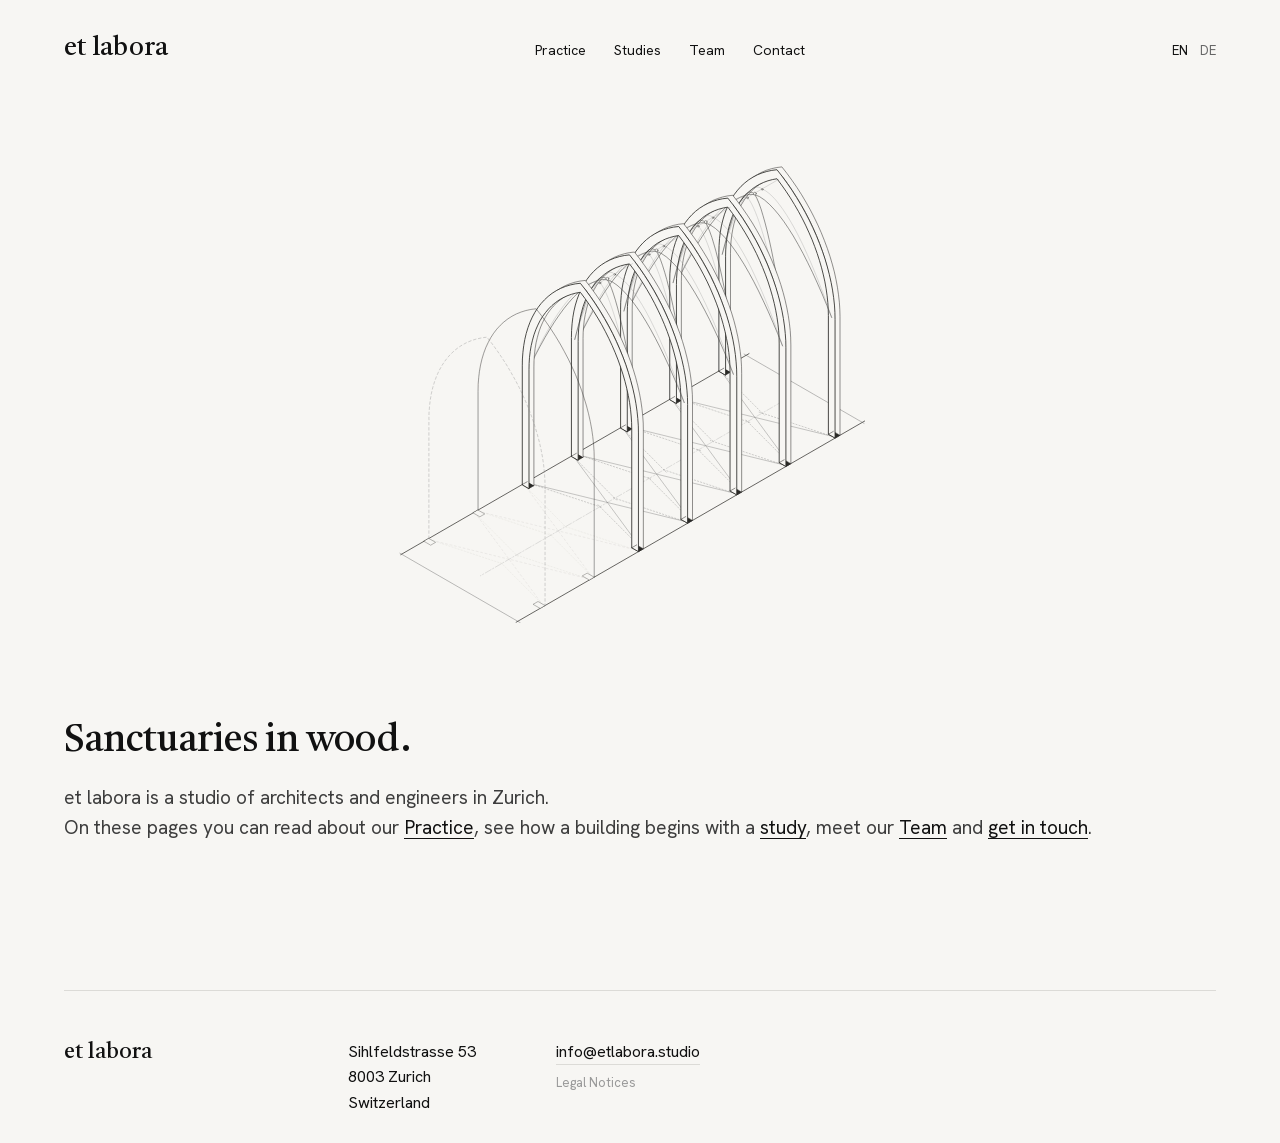
==== commit 4010ec61: "Publish Studies, the two early sketches and the new team page Work becomes Studies, listing the two " ====
--- a/index.html
+++ b/index.html
@@ -5,6 +5,9 @@
 <meta name="viewport" content="width=device-width, initial-scale=1">
 <title>et labora</title>
 <meta name="description" content="et labora is an architecture and technology firm in Zurich, building in timber.">
+<link rel="icon" href="favicon.ico" sizes="32x32">
+<link rel="icon" href="favicon.svg" type="image/svg+xml">
+<link rel="apple-touch-icon" href="apple-touch-icon.png">
 <link rel="stylesheet" href="fonts/fonts.css">
 <style>
 body{margin:0;background:#F7F6F3}
@@ -22,7 +25,7 @@
 <a href="index.html" style="font-family: Castoro, 'Iowan Old Style', Georgia, serif; font-size: 26px; letter-spacing: 0.01em">et labora</a>
 <nav aria-label="Main" style="display: flex; flex-wrap: wrap; gap: 8px 28px; font-size: 14px">
 <a href="practice.html">Practice</a>
-<a href="work.html">Work</a>
+<a href="studies.html">Studies</a>
 <a href="team.html">Team</a>
 <a href="contact.html">Contact</a>
 </nav>
@@ -170,7 +173,7 @@
 </figure>
 
 <h1 style="margin: 0; font-family: Castoro, 'Iowan Old Style', Georgia, serif; font-weight: 400; font-size: clamp(28px, 3vw, 44px); line-height: 1.1; letter-spacing: -0.01em">Sanctuaries in wood.</h1>
-<p style="margin: 0; padding-block: 20px 56px; max-width: 54em; font-size: clamp(18px, 1.5vw, 21px); line-height: 1.6; color: #3D3D3D">et labora is a studio of architects and engineers in Zurich.<br>On these pages you can read about our <a href="practice.html" style="color: #111111; text-decoration: underline; text-decoration-thickness: 1px; text-underline-offset: 0.2em">Practice</a>, see our <a href="work.html" style="color: #111111; text-decoration: underline; text-decoration-thickness: 1px; text-underline-offset: 0.2em">Work</a>, meet our <a href="team.html" style="color: #111111; text-decoration: underline; text-decoration-thickness: 1px; text-underline-offset: 0.2em">Team</a> and <a href="contact.html" style="color: #111111; text-decoration: underline; text-decoration-thickness: 1px; text-underline-offset: 0.2em">get in touch</a>.</p>
+<p style="margin: 0; padding-block: 20px 56px; max-width: 54em; font-size: clamp(18px, 1.5vw, 21px); line-height: 1.6; color: #3D3D3D">et labora is a studio of architects and engineers in Zurich.<br>On these pages you can read about our <a href="practice.html" style="color: #111111; text-decoration: underline; text-decoration-thickness: 1px; text-underline-offset: 0.2em">Practice</a>, see how a building begins with a <a href="studies.html" style="color: #111111; text-decoration: underline; text-decoration-thickness: 1px; text-underline-offset: 0.2em">study</a>, meet our <a href="team.html" style="color: #111111; text-decoration: underline; text-decoration-thickness: 1px; text-underline-offset: 0.2em">Team</a> and <a href="contact.html" style="color: #111111; text-decoration: underline; text-decoration-thickness: 1px; text-underline-offset: 0.2em">get in touch</a>.</p>
 </div>
 
 
